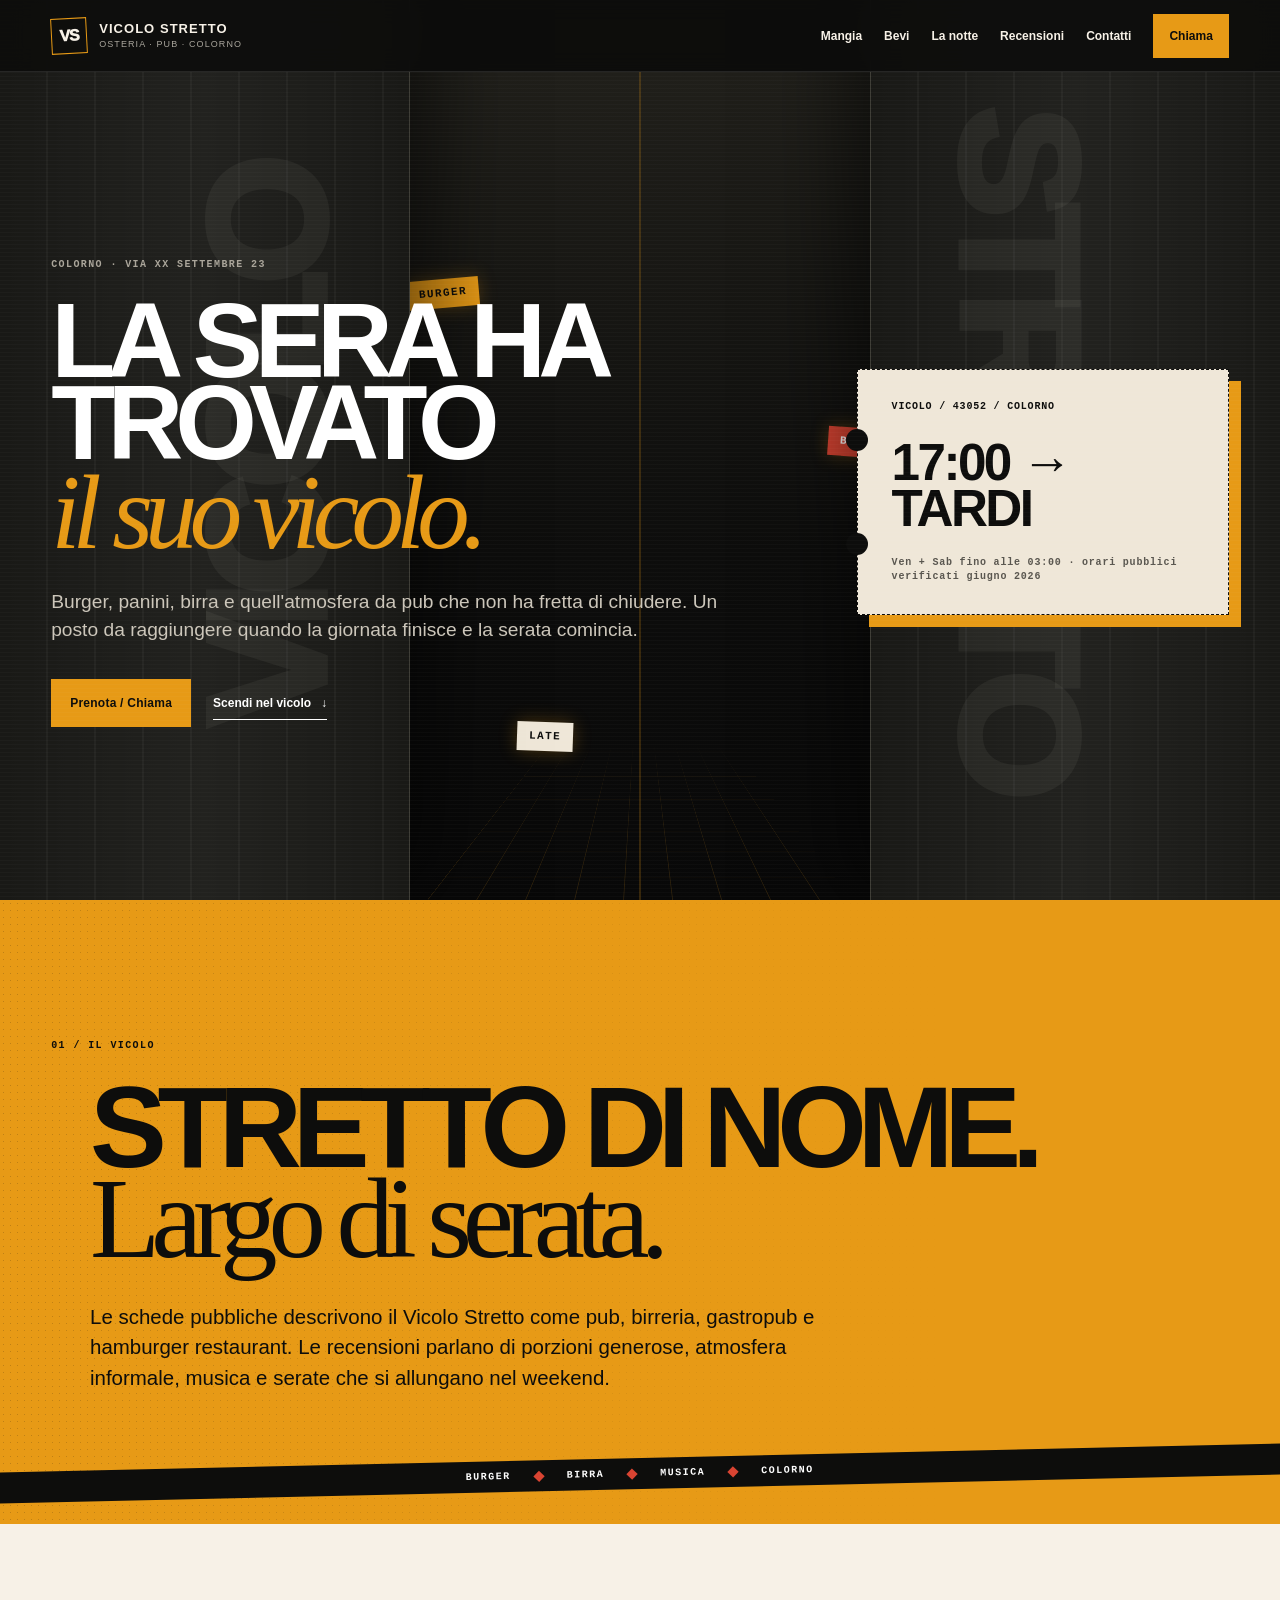
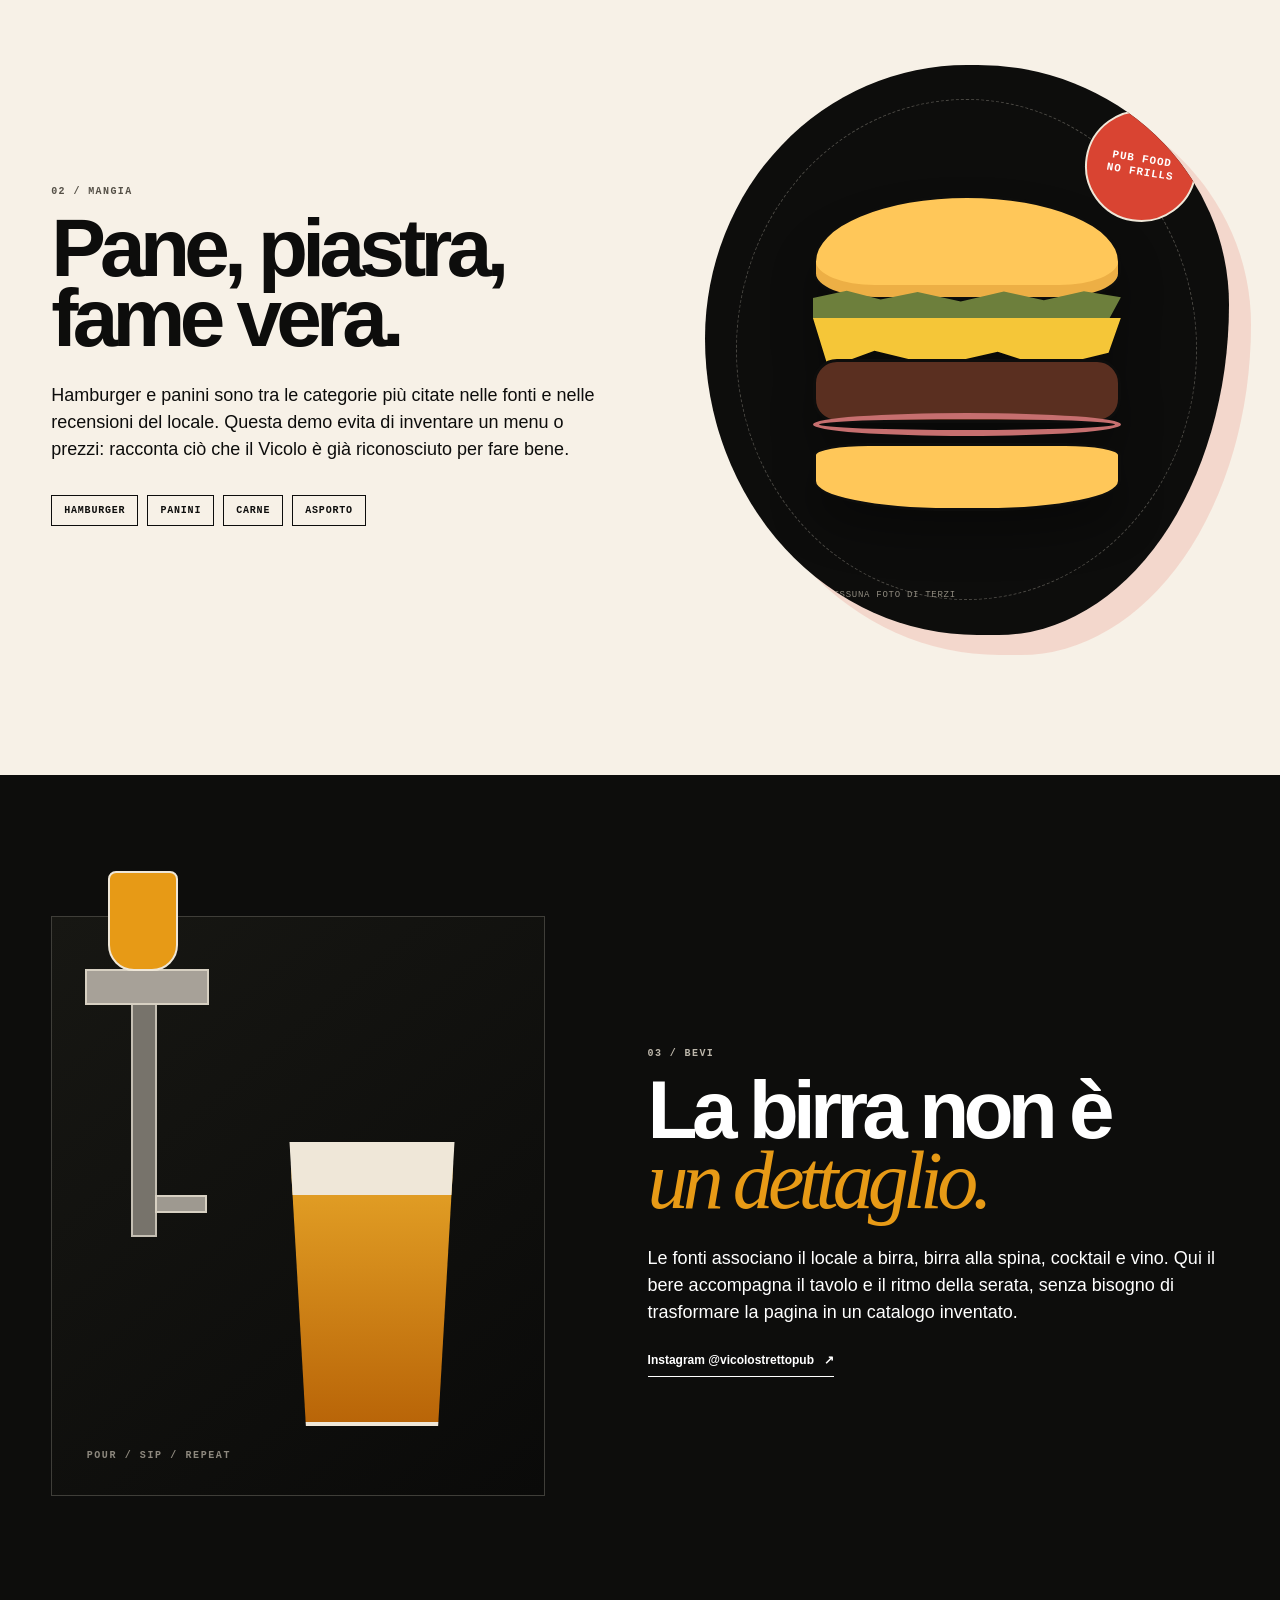
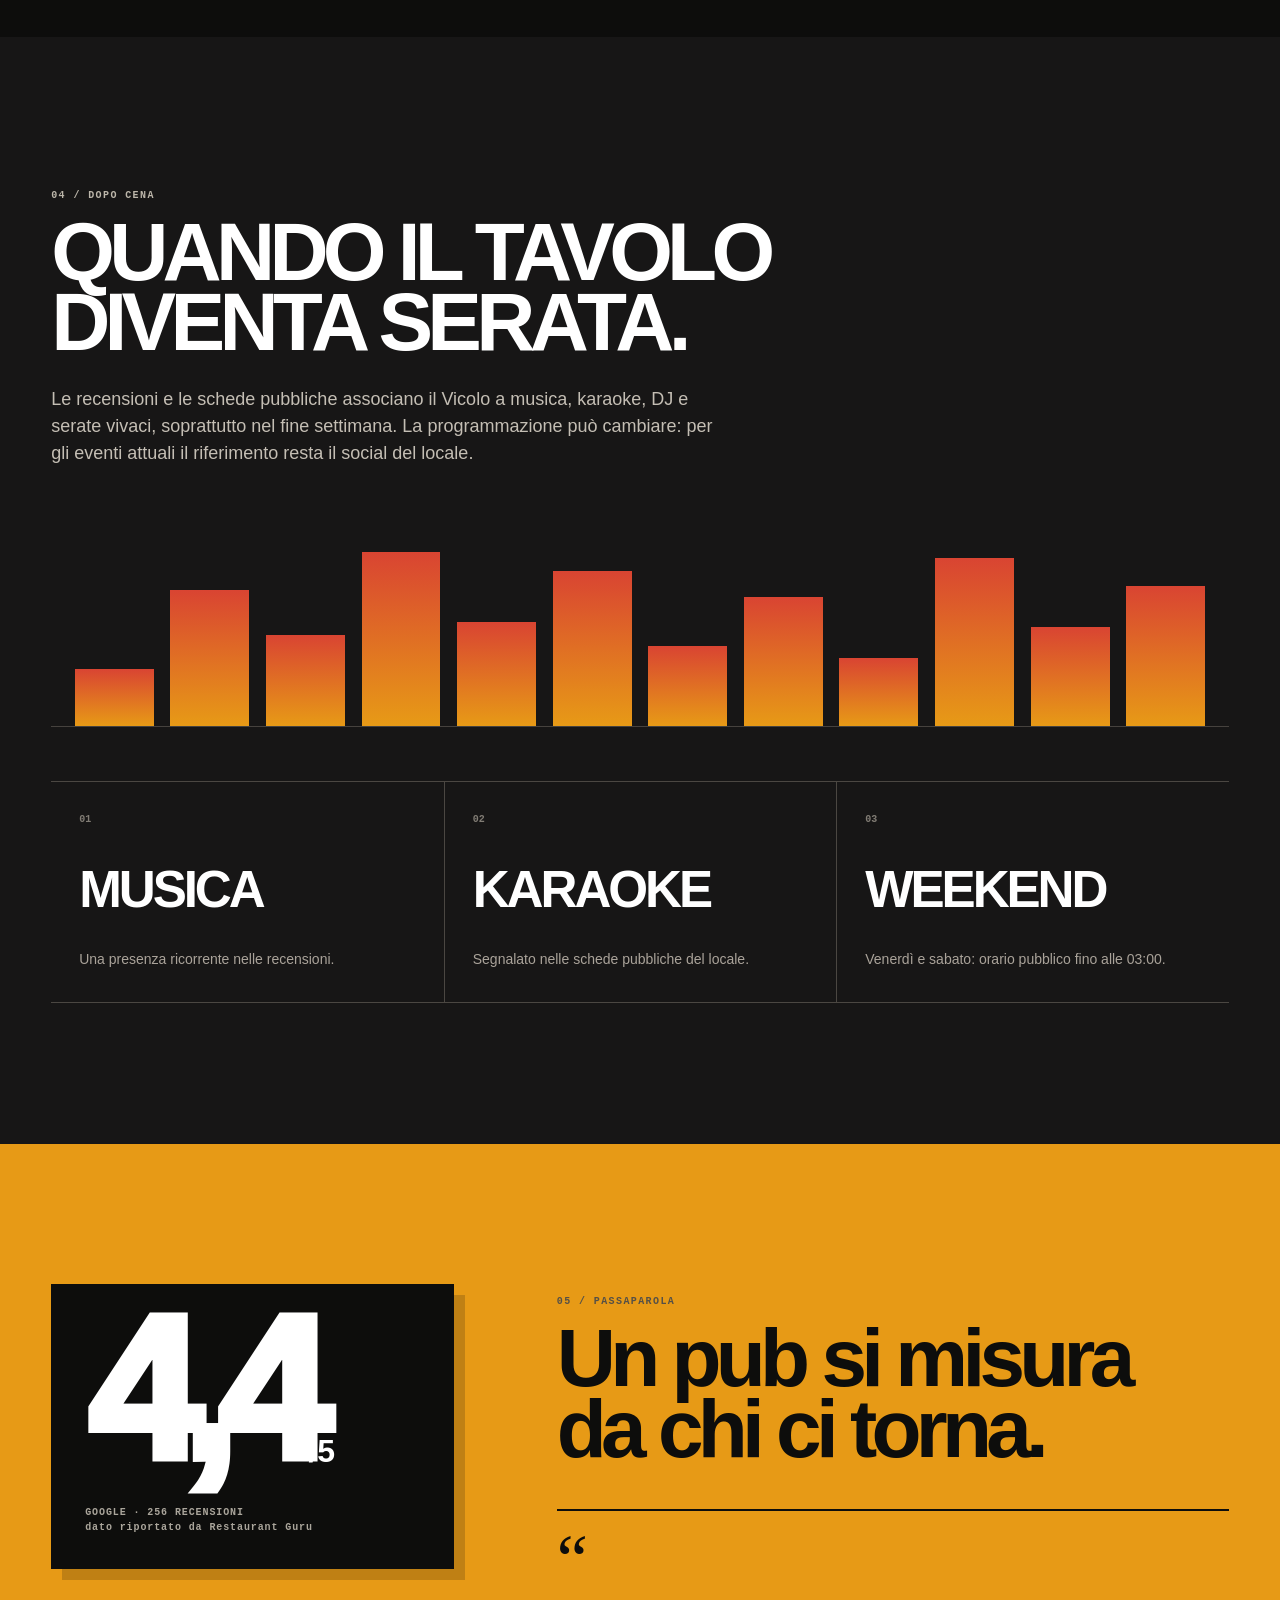
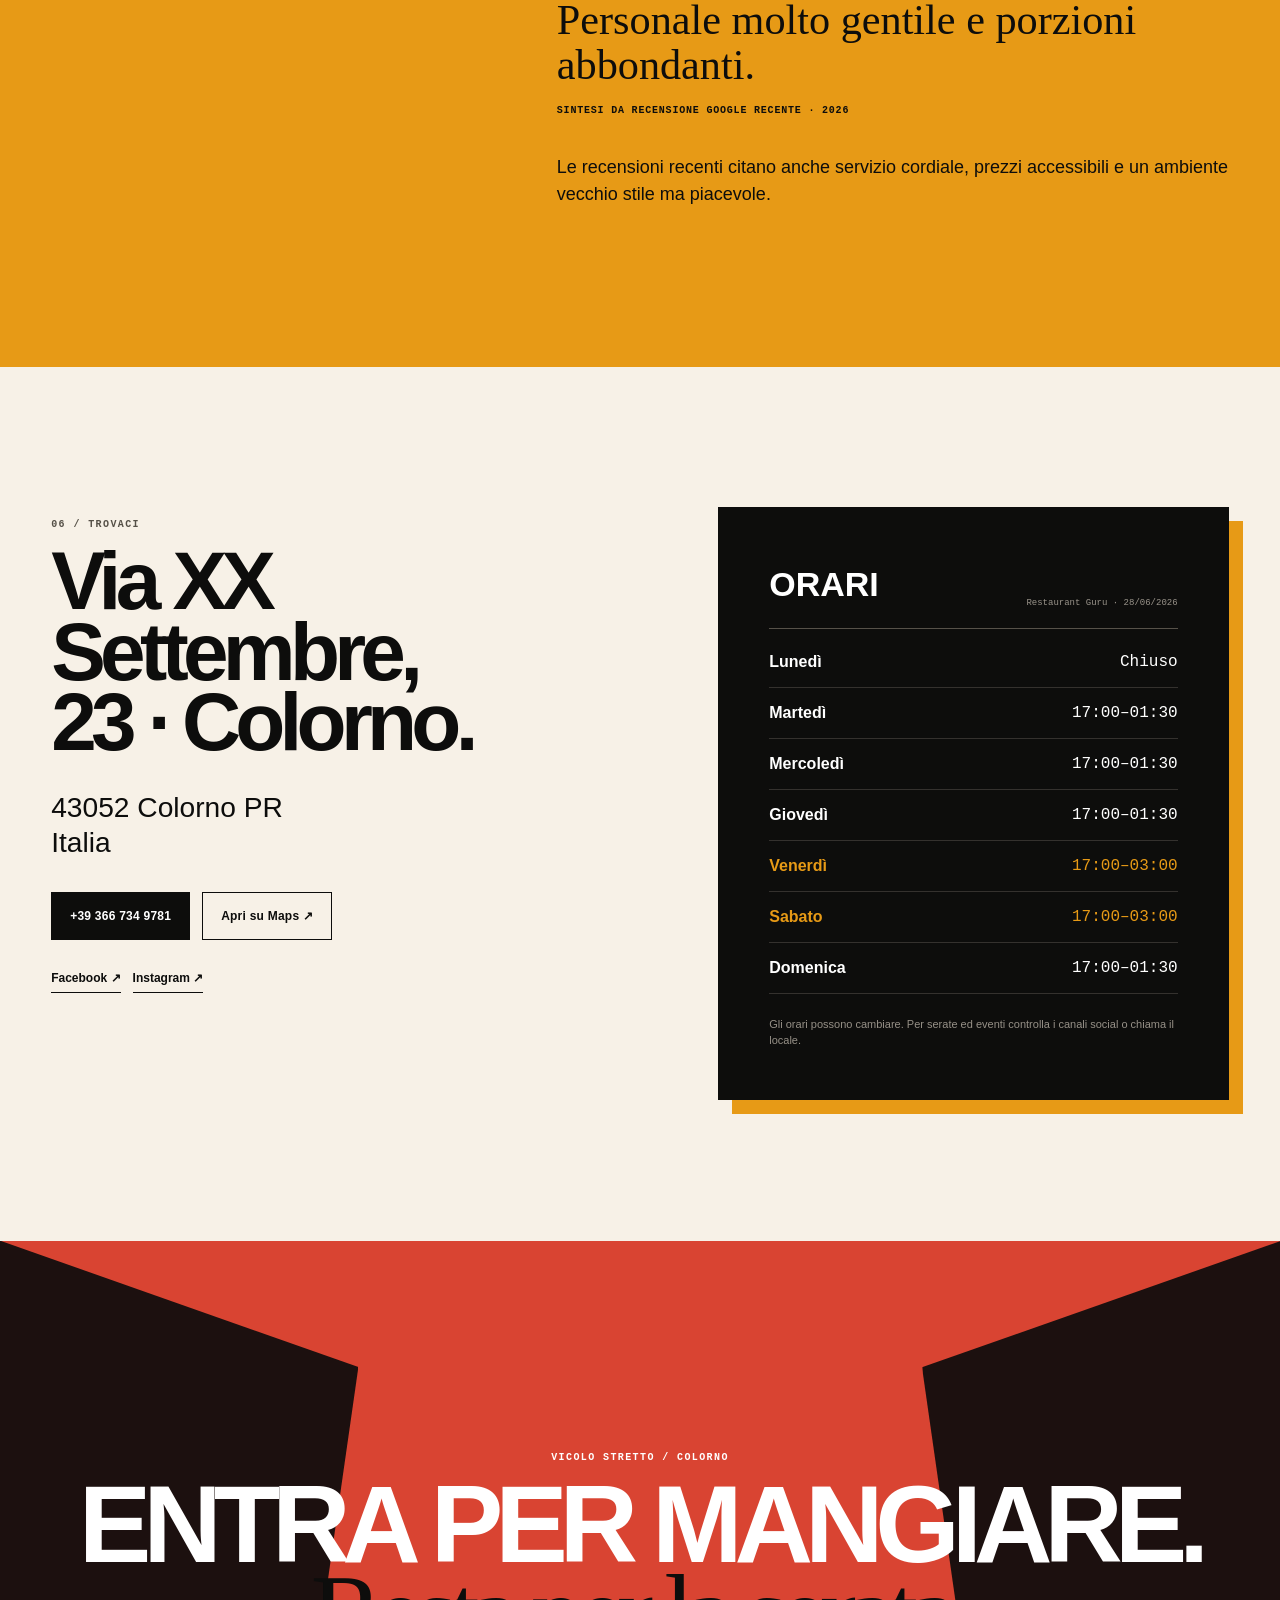
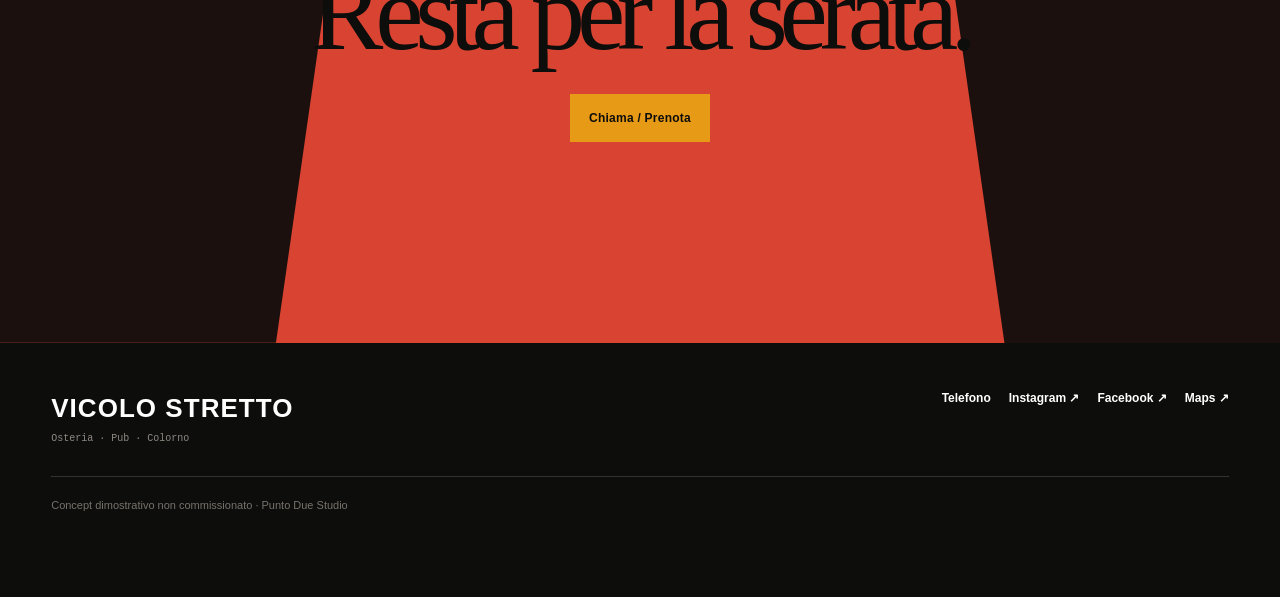
==== index.html @ 108aa62d "Build distinctive Vicolo Stretto CRESCITA demo" ====
<!doctype html>
<html lang="it">
<head>
  <meta charset="utf-8">
  <meta name="viewport" content="width=device-width, initial-scale=1">
  <meta name="theme-color" content="#0d0d0c">
  <title>Osteria del Vicolo Stretto Pub — Colorno</title>
  <meta name="description" content="Concept demo per Osteria del Vicolo Stretto Pub a Colorno: burger, birra, atmosfera da pub e serate fino a tardi.">
  <meta property="og:title" content="Osteria del Vicolo Stretto Pub — Colorno">
  <meta property="og:description" content="La sera ha trovato il suo vicolo. Concept demo per Osteria del Vicolo Stretto Pub.">
  <meta property="og:type" content="website">
  <meta property="og:locale" content="it_IT">
  <meta name="twitter:card" content="summary">
  <link rel="icon" href="assets/favicon.svg" type="image/svg+xml">
  <link rel="stylesheet" href="styles.css">
  <script type="application/ld+json">
  {
    "@context":"https://schema.org",
    "@type":"BarOrPub",
    "name":"Osteria del Vicolo Stretto Pub",
    "description":"Pub e gastropub a Colorno con hamburger, panini, birra e servizio serale.",
    "telephone":"+39 366 734 9781",
    "priceRange":"€10–20",
    "address":{"@type":"PostalAddress","streetAddress":"Via XX Settembre 23","postalCode":"43052","addressLocality":"Colorno","addressRegion":"PR","addressCountry":"IT"},
    "sameAs":["https://www.facebook.com/vicolo.pub/","https://www.instagram.com/vicolostrettopub/"]
  }
  </script>
</head>
<body>
  <a class="skip-link" href="#main">Vai al contenuto</a>
  <header class="site-header" data-header>
    <a class="brand" href="#top" aria-label="Vicolo Stretto, torna all'inizio"><span class="brand-mark">VS</span><span class="brand-copy"><strong>VICOLO STRETTO</strong><small>Osteria · Pub · Colorno</small></span></a>
    <button class="menu-toggle" type="button" data-menu-toggle aria-controls="site-nav" aria-expanded="false"><span class="sr-only">Apri menu</span><i></i><i></i></button>
    <nav class="site-nav" id="site-nav" data-nav aria-label="Navigazione principale"><a href="#mangia">Mangia</a><a href="#bevi">Bevi</a><a href="#notte">La notte</a><a href="#recensioni">Recensioni</a><a href="#visita">Contatti</a><a class="nav-cta" href="tel:+393667349781">Chiama</a></nav>
    <div class="scroll-progress" aria-hidden="true"><i data-progress></i></div>
  </header>
  <main id="main">
    <section class="hero" id="top" aria-labelledby="hero-title">
      <div class="wall wall-left" aria-hidden="true"><span>VICOLO</span></div><div class="wall wall-right" aria-hidden="true"><span>STRETTO</span></div>
      <div class="alley" data-alley aria-hidden="true"><div class="alley-lines"></div><div class="sign sign-a">BURGER</div><div class="sign sign-b">BIRRA</div><div class="sign sign-c">LATE</div></div>
      <div class="hero-copy reveal"><p class="kicker">COLORNO · VIA XX SETTEMBRE 23</p><h1 id="hero-title">La sera ha trovato<br><em>il suo vicolo.</em></h1><p class="hero-lead">Burger, panini, birra e quell'atmosfera da pub che non ha fretta di chiudere. Un posto da raggiungere quando la giornata finisce e la serata comincia.</p><div class="hero-actions"><a class="button button-amber" href="tel:+393667349781">Prenota / Chiama</a><a class="ghost-link" href="#mangia">Scendi nel vicolo <span>↓</span></a></div></div>
      <div class="hero-ticket reveal" aria-label="Informazioni rapide"><span class="ticket-hole" aria-hidden="true"></span><p>VICOLO / 43052 / COLORNO</p><strong>17:00 → TARDI</strong><small>Ven + Sab fino alle 03:00 · orari pubblici verificati giugno 2026</small></div>
    </section>
    <section class="manifesto" aria-labelledby="manifesto-title"><div class="manifesto-noise" aria-hidden="true"></div><p class="section-tag">01 / IL VICOLO</p><div class="manifesto-copy reveal"><h2 id="manifesto-title">Stretto di nome.<br><span>Largo di serata.</span></h2><p>Le schede pubbliche descrivono il Vicolo Stretto come pub, birreria, gastropub e hamburger restaurant. Le recensioni parlano di porzioni generose, atmosfera informale, musica e serate che si allungano nel weekend.</p></div><div class="manifesto-rail" aria-hidden="true"><span>BURGER</span><i></i><span>BIRRA</span><i></i><span>MUSICA</span><i></i><span>COLORNO</span></div></section>
    <section class="food" id="mangia" aria-labelledby="food-title"><div class="food-copy reveal"><p class="section-tag dark">02 / MANGIA</p><h2 id="food-title">Pane, piastra,<br>fame vera.</h2><p>Hamburger e panini sono tra le categorie più citate nelle fonti e nelle recensioni del locale. Questa demo evita di inventare un menu o prezzi: racconta ciò che il Vicolo è già riconosciuto per fare bene.</p><div class="pill-row" aria-label="Categorie documentate"><span>Hamburger</span><span>Panini</span><span>Carne</span><span>Asporto</span></div></div><div class="burger-stage reveal" aria-hidden="true"><div class="burger"><i class="bun bun-top"></i><i class="lettuce"></i><i class="cheese"></i><i class="patty"></i><i class="onion"></i><i class="bun bun-bottom"></i></div><span class="burger-stamp">PUB FOOD<br>NO FRILLS</span><span class="burger-note">CSS artwork · nessuna foto di terzi</span></div></section>
    <section class="beer" id="bevi" aria-labelledby="beer-title"><div class="beer-art reveal" aria-hidden="true"><div class="tap"><span></span><i></i></div><div class="glass"><span class="foam"></span><span class="liquid"></span></div><div class="beer-copyline">POUR / SIP / REPEAT</div></div><div class="beer-copy reveal"><p class="section-tag light">03 / BEVI</p><h2 id="beer-title">La birra non è<br><em>un dettaglio.</em></h2><p>Le fonti associano il locale a birra, birra alla spina, cocktail e vino. Qui il bere accompagna il tavolo e il ritmo della serata, senza bisogno di trasformare la pagina in un catalogo inventato.</p><a class="ghost-link light-link" href="https://www.instagram.com/vicolostrettopub/" target="_blank" rel="noopener noreferrer">Instagram @vicolostrettopub <span>↗</span></a></div></section>
    <section class="night" id="notte" aria-labelledby="night-title"><div class="night-head reveal"><p class="section-tag light">04 / DOPO CENA</p><h2 id="night-title">Quando il tavolo<br>diventa serata.</h2><p>Le recensioni e le schede pubbliche associano il Vicolo a musica, karaoke, DJ e serate vivaci, soprattutto nel fine settimana. La programmazione può cambiare: per gli eventi attuali il riferimento resta il social del locale.</p></div><div class="equalizer" aria-hidden="true"><i></i><i></i><i></i><i></i><i></i><i></i><i></i><i></i><i></i><i></i><i></i><i></i></div><div class="night-grid"><article class="night-card reveal"><small>01</small><strong>MUSICA</strong><span>Una presenza ricorrente nelle recensioni.</span></article><article class="night-card reveal"><small>02</small><strong>KARAOKE</strong><span>Segnalato nelle schede pubbliche del locale.</span></article><article class="night-card reveal"><small>03</small><strong>WEEKEND</strong><span>Venerdì e sabato: orario pubblico fino alle 03:00.</span></article></div></section>
    <section class="proof" id="recensioni" aria-labelledby="proof-title"><div class="proof-score reveal"><span class="score-main">4,4</span><span class="score-out">/5</span><small>GOOGLE · 256 RECENSIONI<br>dato riportato da Restaurant Guru</small></div><div class="proof-copy reveal"><p class="section-tag dark">05 / PASSAPAROLA</p><h2 id="proof-title">Un pub si misura<br>da chi ci torna.</h2><blockquote><span>“</span><p>Personale molto gentile e porzioni abbondanti.</p><footer>Sintesi da recensione Google recente · 2026</footer></blockquote><p class="proof-note">Le recensioni recenti citano anche servizio cordiale, prezzi accessibili e un ambiente vecchio stile ma piacevole.</p></div></section>
    <section class="visit" id="visita" aria-labelledby="visit-title"><div class="visit-copy reveal"><p class="section-tag dark">06 / TROVACI</p><h2 id="visit-title">Via XX Settembre,<br>23 · Colorno.</h2><address>43052 Colorno PR<br>Italia</address><div class="visit-actions"><a class="button button-ink" href="tel:+393667349781">+39 366 734 9781</a><a class="button button-outline" href="https://www.google.com/maps/search/?api=1&query=Osteria+del+Vicolo+Stretto+Pub+Via+XX+Settembre+23+Colorno" target="_blank" rel="noopener noreferrer">Apri su Maps ↗</a></div><div class="social-row"><a href="https://www.facebook.com/vicolo.pub/" target="_blank" rel="noopener noreferrer">Facebook ↗</a><a href="https://www.instagram.com/vicolostrettopub/" target="_blank" rel="noopener noreferrer">Instagram ↗</a></div></div><aside class="hours-card reveal" aria-label="Orari pubblici verificati"><div class="hours-head"><strong>ORARI</strong><small>Restaurant Guru · 28/06/2026</small></div><dl><div><dt>Lunedì</dt><dd>Chiuso</dd></div><div><dt>Martedì</dt><dd>17:00–01:30</dd></div><div><dt>Mercoledì</dt><dd>17:00–01:30</dd></div><div><dt>Giovedì</dt><dd>17:00–01:30</dd></div><div class="late"><dt>Venerdì</dt><dd>17:00–03:00</dd></div><div class="late"><dt>Sabato</dt><dd>17:00–03:00</dd></div><div><dt>Domenica</dt><dd>17:00–01:30</dd></div></dl><p>Gli orari possono cambiare. Per serate ed eventi controlla i canali social o chiama il locale.</p></aside></section>
    <section class="closing" aria-labelledby="closing-title"><div class="closing-alley" aria-hidden="true"><i></i><i></i></div><div class="closing-copy reveal"><p>VICOLO STRETTO / COLORNO</p><h2 id="closing-title">Entra per mangiare.<br><span>Resta per la serata.</span></h2><a class="button button-amber" href="tel:+393667349781">Chiama / Prenota</a></div></section>
  </main>
  <footer class="site-footer"><div class="footer-brand"><strong>VICOLO STRETTO</strong><span>Osteria · Pub · Colorno</span></div><div class="footer-links"><a href="tel:+393667349781">Telefono</a><a href="https://www.instagram.com/vicolostrettopub/" target="_blank" rel="noopener noreferrer">Instagram ↗</a><a href="https://www.facebook.com/vicolo.pub/" target="_blank" rel="noopener noreferrer">Facebook ↗</a><a href="https://www.google.com/maps/search/?api=1&query=Osteria+del+Vicolo+Stretto+Pub+Via+XX+Settembre+23+Colorno" target="_blank" rel="noopener noreferrer">Maps ↗</a></div><p class="demo-note">Concept dimostrativo non commissionato · Punto Due Studio</p></footer>
  <nav class="mobile-dock" aria-label="Azioni rapide"><a href="tel:+393667349781">Chiama</a><a href="https://www.google.com/maps/search/?api=1&query=Osteria+del+Vicolo+Stretto+Pub+Via+XX+Settembre+23+Colorno" target="_blank" rel="noopener noreferrer">Maps</a><a href="https://www.instagram.com/vicolostrettopub/" target="_blank" rel="noopener noreferrer">Instagram</a></nav>
  <script src="script.js" defer></script>
</body>
</html>
---- styles.css ----
:root{
  --night:#0d0d0c;--night-soft:#171714;--paper:#efe7d8;--paper-2:#f7f1e7;--amber:#e79a16;--amber-soft:#ffc759;--red:#d94432;--steel:#9c9a92;--line:rgba(13,13,12,.2);--header-h:72px;--ease:cubic-bezier(.22,.61,.36,1)
}
*{box-sizing:border-box}html{scroll-behavior:smooth}body{margin:0;background:var(--paper);color:var(--night);font-family:Arial,Helvetica,sans-serif;line-height:1.5;overflow-x:hidden}a{color:inherit;text-decoration:none}button{font:inherit}img,svg{display:block;max-width:100%}[id]{scroll-margin-top:calc(var(--header-h) + 18px)}::selection{background:var(--amber);color:var(--night)}.sr-only{position:absolute!important;width:1px;height:1px;padding:0;margin:-1px;overflow:hidden;clip:rect(0,0,0,0);white-space:nowrap;border:0}.skip-link{position:fixed;left:16px;top:-90px;z-index:9999;background:var(--amber);color:var(--night);padding:12px 16px;font-weight:900}.skip-link:focus{top:14px}:focus-visible{outline:3px solid var(--amber);outline-offset:4px}
.site-header{height:var(--header-h);position:fixed;inset:0 0 auto;z-index:1000;display:flex;align-items:center;justify-content:space-between;padding:0 clamp(16px,4vw,54px);background:rgba(13,13,12,.93);color:var(--paper-2);border-bottom:1px solid rgba(255,255,255,.1);backdrop-filter:blur(12px)}.brand{display:flex;align-items:center;gap:12px;min-width:0;min-height:44px}.brand-mark{width:36px;height:36px;border:1px solid var(--amber);display:grid;place-items:center;font-weight:1000;letter-spacing:-.08em;transform:rotate(-3deg)}.brand-copy{display:flex;flex-direction:column;line-height:1}.brand-copy strong{font-size:13px;letter-spacing:.08em}.brand-copy small{font-size:9px;letter-spacing:.12em;text-transform:uppercase;color:#aaa69d;margin-top:5px}.site-nav{display:flex;align-items:center;gap:22px;font-size:12px;font-weight:800}.site-nav a{position:relative}.site-nav>a:not(.nav-cta)::after{content:"";position:absolute;left:0;right:100%;bottom:-6px;height:1px;background:var(--amber);transition:right .2s}.site-nav>a:not(.nav-cta):hover::after{right:0}.nav-cta{background:var(--amber);color:var(--night);padding:11px 16px;min-height:44px;display:inline-flex;align-items:center}.menu-toggle{display:none;border:0;background:none;color:var(--paper);padding:10px;cursor:pointer}.menu-toggle i{display:block;width:26px;height:2px;background:currentColor;margin:6px 0;transition:.2s}.scroll-progress{position:absolute;left:0;right:0;bottom:-1px;height:2px}.scroll-progress i{display:block;height:100%;width:100%;background:var(--amber);transform:scaleX(0);transform-origin:left center}
.section-tag,.kicker{font-family:"Courier New",monospace;font-size:10px;letter-spacing:.14em;text-transform:uppercase;font-weight:700}.section-tag.dark{color:#555047}.section-tag.light{color:#bcb6aa}.button{display:inline-flex;align-items:center;justify-content:center;min-height:48px;padding:13px 18px;border:1px solid transparent;font-size:12px;font-weight:900;letter-spacing:.02em;transition:transform .2s var(--ease),background .2s,color .2s}.button:hover{transform:translateY(-2px)}.button-amber{background:var(--amber);color:var(--night)}.button-ink{background:var(--night);color:#fff}.button-outline{border-color:var(--night)}.ghost-link{display:inline-flex;align-items:center;gap:10px;border-bottom:1px solid currentColor;padding:7px 0;font-size:12px;font-weight:900}.ghost-link span{transition:transform .2s}.ghost-link:hover span{transform:translate(3px,3px)}.light-link{color:#fff}
.hero{min-height:100svh;position:relative;overflow:hidden;background:var(--night);color:#fff;padding:calc(var(--header-h) + 58px) clamp(18px,4vw,56px) 46px;display:grid;grid-template-columns:minmax(0,1fr) minmax(280px,.52fr);gap:clamp(30px,7vw,110px);align-items:center;isolation:isolate}.hero::after{content:"";position:absolute;inset:0;background:repeating-linear-gradient(0deg,transparent 0 3px,rgba(255,255,255,.018) 3px 4px);pointer-events:none;z-index:3;mix-blend-mode:screen}.wall{position:absolute;top:0;bottom:0;width:32%;background:#191916;border-color:#34332e;z-index:-1;overflow:hidden;transition:width .7s var(--ease),transform .7s var(--ease)}.wall::before{content:"";position:absolute;inset:0;background:linear-gradient(90deg,transparent,rgba(255,255,255,.04),transparent),repeating-linear-gradient(90deg,transparent 0 46px,rgba(255,255,255,.035) 46px 48px)}.wall span{position:absolute;top:50%;font-size:clamp(80px,13vw,210px);font-weight:1000;letter-spacing:-.08em;color:rgba(239,231,216,.055);writing-mode:vertical-rl;text-transform:uppercase}.wall-left{left:0;border-right:1px solid #3e3d36;box-shadow:25px 0 80px rgba(0,0,0,.55)}.wall-left span{right:5%;transform:translateY(-50%) rotate(180deg)}.wall-right{right:0;border-left:1px solid #3e3d36;box-shadow:-25px 0 80px rgba(0,0,0,.55)}.wall-right span{left:5%;transform:translateY(-50%)}.alley{position:absolute;inset:var(--header-h) 26% 0;z-index:-2;background:linear-gradient(180deg,#201f1a 0%,#0d0d0c 58%,#080808 100%);perspective:900px;transition:inset .7s var(--ease)}.alley::before{content:"";position:absolute;left:50%;bottom:-6%;width:82%;height:75%;transform:translateX(-50%) perspective(500px) rotateX(64deg);transform-origin:bottom;background:repeating-linear-gradient(90deg,rgba(231,154,22,.18) 0 1px,transparent 1px 58px),repeating-linear-gradient(0deg,rgba(231,154,22,.12) 0 1px,transparent 1px 52px);mask-image:linear-gradient(0deg,#000,transparent)}.alley-lines{position:absolute;inset:0;background:linear-gradient(90deg,transparent 49.8%,rgba(231,154,22,.35) 50%,transparent 50.2%)}.sign{position:absolute;background:var(--amber);color:var(--night);font:900 11px/1 "Courier New",monospace;letter-spacing:.13em;padding:9px 12px;box-shadow:0 0 18px rgba(231,154,22,.28)}.sign-a{left:12%;top:25%;transform:rotate(-5deg)}.sign-b{right:9%;top:43%;background:var(--red);color:#fff;transform:rotate(4deg)}.sign-c{left:30%;bottom:18%;background:var(--paper);transform:rotate(2deg)}.hero-copy{position:relative;z-index:2;max-width:880px}.kicker{color:#aaa59a;margin:0 0 28px}.hero h1{font-size:clamp(60px,8.2vw,134px);line-height:.78;letter-spacing:-.075em;text-transform:uppercase;margin:0;max-width:950px}.hero h1 em{font-family:Georgia,"Times New Roman",serif;font-weight:400;text-transform:none;color:var(--amber);display:inline-block;margin-top:.08em}.hero-lead{font-size:clamp(17px,1.5vw,22px);max-width:690px;color:#ccc6ba;margin:34px 0 0}.hero-actions{display:flex;gap:22px;align-items:center;flex-wrap:wrap;margin-top:34px}.hero-ticket{position:relative;z-index:2;background:var(--paper);color:var(--night);padding:30px 26px 30px 34px;transform:rotate(2.4deg);box-shadow:12px 12px 0 var(--amber);border:1px dashed var(--night)}.hero-ticket::before,.hero-ticket::after{content:"";position:absolute;left:-12px;width:22px;height:22px;border-radius:50%;background:var(--night)}.hero-ticket::before{top:24%}.hero-ticket::after{bottom:24%}.hero-ticket p,.hero-ticket small{font:700 10px/1.4 "Courier New",monospace;letter-spacing:.08em}.hero-ticket p{margin:0 0 26px}.hero-ticket strong{display:block;font-size:clamp(30px,4vw,55px);line-height:.9;letter-spacing:-.05em;margin-bottom:24px}.hero-ticket small{display:block;color:#59564f}.hero.is-open .wall{width:22%}.hero.is-open .alley{inset-left:18%;inset-right:18%}
.manifesto{position:relative;overflow:hidden;background:var(--amber);padding:clamp(80px,10vw,150px) clamp(18px,4vw,56px) 130px}.manifesto-noise{position:absolute;inset:0;opacity:.18;background-image:radial-gradient(var(--night) .7px,transparent .7px);background-size:7px 7px;mask-image:linear-gradient(90deg,#000,transparent 75%)}.manifesto>.section-tag,.manifesto-copy{position:relative;z-index:1}.manifesto-copy{max-width:1100px;margin:30px auto 0}.manifesto h2{font-size:clamp(58px,9vw,145px);line-height:.78;letter-spacing:-.08em;text-transform:uppercase;margin:0}.manifesto h2 span{font-family:Georgia,"Times New Roman",serif;font-weight:400;text-transform:none}.manifesto-copy p{font-size:clamp(18px,1.6vw,24px);max-width:760px;margin:38px 0 0}.manifesto-rail{position:absolute;left:-2%;right:-2%;bottom:35px;background:var(--night);color:#fff;padding:10px 20px;transform:rotate(-1.3deg);display:flex;gap:24px;align-items:center;justify-content:center;font:900 10px "Courier New",monospace;letter-spacing:.15em;white-space:nowrap}.manifesto-rail i{width:8px;height:8px;background:var(--red);transform:rotate(45deg)}
.food{padding:clamp(90px,11vw,170px) clamp(18px,4vw,56px);display:grid;grid-template-columns:1fr .95fr;gap:clamp(40px,8vw,120px);background:var(--paper-2);align-items:center}.food h2,.beer h2,.night h2,.proof h2,.visit h2{font-size:clamp(52px,6.4vw,100px);line-height:.86;letter-spacing:-.07em;margin:14px 0 28px}.food-copy>p:not(.section-tag),.beer-copy>p:not(.section-tag),.night-head>p:not(.section-tag),.proof-note{font-size:18px;max-width:680px}.pill-row{display:flex;gap:9px;flex-wrap:wrap;margin-top:32px}.pill-row span{border:1px solid var(--night);padding:9px 12px;font:800 10px "Courier New",monospace;letter-spacing:.08em;text-transform:uppercase}.burger-stage{min-height:570px;position:relative;background:var(--night);overflow:hidden;border-radius:50% 48% 44% 52%/48% 42% 58% 52%;display:grid;place-items:center;box-shadow:22px 20px 0 rgba(217,68,50,.15)}.burger-stage::before{content:"";position:absolute;inset:6%;border:1px dashed rgba(239,231,216,.27);border-radius:50%}.burger{width:min(380px,70%);height:330px;position:relative;filter:drop-shadow(0 26px 20px rgba(0,0,0,.3))}.burger i{position:absolute;left:8%;right:8%;display:block}.bun{background:var(--amber-soft);border:3px solid var(--night)}.bun-top{top:10px;height:105px;border-radius:55% 55% 22% 22%/70% 70% 28% 28%;box-shadow:inset 0 -12px 0 rgba(185,106,9,.25)}.bun-bottom{bottom:4px;height:68px;border-radius:18% 18% 44% 44%}.lettuce{top:105px;height:38px;background:#6d7f3c;clip-path:polygon(0 22%,11% 3%,22% 26%,34% 6%,48% 31%,62% 5%,75% 28%,88% 4%,100% 20%,96% 80%,0 76%)}.cheese{top:133px;height:50px;background:#f5c638;clip-path:polygon(0 0,100% 0,96% 70%,76% 100%,60% 68%,40% 96%,20% 66%,5% 100%)}.patty{top:174px;height:64px;background:#5a2f20;border:3px solid var(--night);border-radius:24px}.onion{top:228px;height:23px;border:6px solid #c66f6f;border-radius:50%}.burger-stamp{position:absolute;right:6%;top:8%;width:112px;height:112px;border-radius:50%;background:var(--red);color:#fff;border:2px solid var(--paper);display:grid;place-items:center;text-align:center;font:900 11px/1.15 "Courier New",monospace;letter-spacing:.08em;transform:rotate(9deg)}.burger-note{position:absolute;left:7%;bottom:6%;color:#8f8a7f;font:9px "Courier New",monospace;letter-spacing:.08em;text-transform:uppercase}
.beer{background:var(--night);color:#fff;padding:clamp(90px,11vw,170px) clamp(18px,4vw,56px);display:grid;grid-template-columns:.85fr 1fr;gap:clamp(40px,8vw,120px);align-items:center}.beer-art{min-height:580px;position:relative;border:1px solid #3f3e39;background:linear-gradient(140deg,#171713,#0a0a09)}.tap{position:absolute;left:16%;top:12%;width:26px;height:250px;background:#77736b;border:2px solid #c5bfb3}.tap::before{content:"";position:absolute;top:-20px;left:-48px;width:120px;height:32px;background:#a7a198;border:2px solid #d7d0c2}.tap span{position:absolute;top:-118px;left:-25px;width:70px;height:100px;background:var(--amber);border:2px solid var(--paper);border-radius:8px 8px 26px 26px}.tap i{position:absolute;right:-52px;bottom:22px;width:52px;height:18px;background:#9e9990;border:2px solid #d7d0c2}.glass{position:absolute;right:14%;bottom:12%;width:42%;height:62%;border:4px solid var(--paper);border-top:0;clip-path:polygon(8% 0,92% 0,82% 100%,18% 100%);overflow:hidden}.liquid{position:absolute;left:0;right:0;bottom:0;height:72%;background:linear-gradient(#e5a327,#b96508)}.foam{position:absolute;left:0;right:0;top:21%;height:15%;background:var(--paper);z-index:2}.beer-copyline{position:absolute;left:7%;bottom:6%;font:900 10px "Courier New",monospace;letter-spacing:.16em;color:#8d887e}.beer h2 em{font-family:Georgia,"Times New Roman",serif;font-weight:400;color:var(--amber)}
.night{background:#171616;color:#fff;padding:clamp(90px,11vw,160px) clamp(18px,4vw,56px);overflow:hidden}.night-head{max-width:1100px}.night h2{max-width:1000px;text-transform:uppercase}.night-head>p:not(.section-tag){color:#c4beb4}.equalizer{height:190px;display:flex;gap:clamp(7px,1.3vw,18px);align-items:end;margin:70px 0 54px;border-bottom:1px solid #46423e;padding-inline:2%}.equalizer i{flex:1;max-width:80px;background:linear-gradient(var(--red),var(--amber));height:var(--h);transform-origin:bottom;animation:pulse 2.6s ease-in-out infinite alternate}.equalizer i:nth-child(1){--h:30%}.equalizer i:nth-child(2){--h:72%;animation-delay:.2s}.equalizer i:nth-child(3){--h:48%;animation-delay:.4s}.equalizer i:nth-child(4){--h:92%;animation-delay:.1s}.equalizer i:nth-child(5){--h:55%;animation-delay:.6s}.equalizer i:nth-child(6){--h:82%;animation-delay:.35s}.equalizer i:nth-child(7){--h:42%;animation-delay:.7s}.equalizer i:nth-child(8){--h:68%;animation-delay:.15s}.equalizer i:nth-child(9){--h:36%;animation-delay:.5s}.equalizer i:nth-child(10){--h:89%;animation-delay:.28s}.equalizer i:nth-child(11){--h:52%;animation-delay:.75s}.equalizer i:nth-child(12){--h:74%;animation-delay:.44s}@keyframes pulse{from{transform:scaleY(.72);opacity:.65}to{transform:scaleY(1);opacity:1}}.night-grid{display:grid;grid-template-columns:repeat(3,1fr);border-top:1px solid #4b4742;border-bottom:1px solid #4b4742}.night-card{padding:32px 28px;min-height:220px;display:flex;flex-direction:column}.night-card+.night-card{border-left:1px solid #4b4742}.night-card small{font:700 10px "Courier New",monospace;color:#817c74}.night-card strong{font-size:clamp(35px,4vw,62px);letter-spacing:-.06em;margin:auto 0 20px}.night-card span{color:#aaa39a;font-size:14px;max-width:320px}
.proof{background:var(--amber);padding:clamp(90px,11vw,160px) clamp(18px,4vw,56px);display:grid;grid-template-columns:.75fr 1.25fr;gap:clamp(40px,8vw,120px);align-items:start}.proof-score{position:sticky;top:110px;background:var(--night);color:#fff;padding:34px;transform:rotate(-1.2deg);box-shadow:11px 11px 0 rgba(13,13,12,.18)}.score-main{font-size:clamp(110px,16vw,240px);font-weight:1000;line-height:.72;letter-spacing:-.1em}.score-out{font-size:32px;font-weight:900}.proof-score small{display:block;margin-top:30px;font:700 10px/1.5 "Courier New",monospace;letter-spacing:.09em;color:#aaa59b}.proof blockquote{margin:45px 0 0;border-top:2px solid var(--night);padding-top:28px}.proof blockquote>span{font-family:Georgia,serif;font-size:70px;line-height:.6}.proof blockquote p{font-family:Georgia,"Times New Roman",serif;font-size:clamp(27px,3.3vw,50px);line-height:1.05;margin:8px 0 18px;max-width:780px}.proof blockquote footer{font:700 10px "Courier New",monospace;letter-spacing:.08em;text-transform:uppercase}.proof-note{max-width:680px;margin-top:38px!important}
.visit{background:var(--paper-2);padding:clamp(90px,11vw,160px) clamp(18px,4vw,56px);display:grid;grid-template-columns:1.05fr .95fr;gap:clamp(45px,8vw,110px);align-items:start}.visit address{font-style:normal;font-size:clamp(21px,2.2vw,32px);line-height:1.25;margin:32px 0}.visit-actions,.social-row{display:flex;gap:12px;flex-wrap:wrap}.social-row{margin-top:24px}.social-row a{border-bottom:1px solid var(--night);padding:5px 0;font-size:12px;font-weight:900}.hours-card{background:var(--night);color:#fff;padding:clamp(26px,4vw,52px);box-shadow:14px 14px 0 var(--amber);transform:rotate(.7deg)}.hours-head{display:flex;justify-content:space-between;gap:20px;align-items:end;border-bottom:1px solid #565149;padding-bottom:18px}.hours-head strong{font-size:34px}.hours-head small{font:9px/1.4 "Courier New",monospace;color:#99938a;text-align:right}.hours-card dl{margin:8px 0 0}.hours-card dl div{display:grid;grid-template-columns:1fr auto;gap:20px;padding:13px 0;border-bottom:1px solid #34312e}.hours-card dt{font-weight:800}.hours-card dd{margin:0;font-family:"Courier New",monospace}.hours-card .late{color:var(--amber)}.hours-card>p{font-size:11px;color:#969087;margin:22px 0 0}
.closing{min-height:78vh;background:var(--red);color:#fff;display:grid;place-items:center;position:relative;overflow:hidden;padding:90px clamp(18px,4vw,56px)}.closing-copy{position:relative;z-index:2;text-align:center}.closing-copy>p{font:800 10px "Courier New",monospace;letter-spacing:.14em}.closing h2{font-size:clamp(60px,8.5vw,136px);line-height:.8;text-transform:uppercase;letter-spacing:-.075em;margin:18px 0 38px}.closing h2 span{font-family:Georgia,"Times New Roman",serif;font-weight:400;text-transform:none;color:var(--night)}.closing-alley{position:absolute;inset:0;display:flex;justify-content:space-between}.closing-alley i{width:28%;background:var(--night);opacity:.92;clip-path:polygon(0 0,100% 18%,77% 100%,0 100%)}.closing-alley i:last-child{transform:scaleX(-1)}
.site-footer{background:var(--night);color:#fff;padding:46px clamp(18px,4vw,56px) 84px;display:grid;grid-template-columns:1fr auto;gap:32px}.footer-brand{display:flex;flex-direction:column}.footer-brand strong{font-size:26px;letter-spacing:.04em}.footer-brand span{font:10px "Courier New",monospace;color:#8e8a83;margin-top:5px}.footer-links{display:flex;gap:18px;flex-wrap:wrap;font-size:12px;font-weight:800}.demo-note{grid-column:1/-1;margin:0;border-top:1px solid #34312e;padding-top:20px;font-size:11px;color:#77736c}.mobile-dock{display:none}.reveal{opacity:1;transform:none}.motion-ready .reveal{opacity:0;transform:translateY(24px);transition:opacity .7s ease,transform .7s var(--ease)}.motion-ready .reveal.is-visible{opacity:1;transform:none}
@media (max-width:1050px){.hero{grid-template-columns:1fr;min-height:auto;padding-top:calc(var(--header-h) + 90px)}.hero-ticket{max-width:560px;margin-left:auto}.wall{width:24%}.alley{inset-left:20%;inset-right:20%}.food,.beer,.proof,.visit{grid-template-columns:1fr}.burger-stage,.beer-art{max-width:760px;width:100%;margin-inline:auto}.proof-score{position:relative;top:auto;max-width:600px}.night-grid{grid-template-columns:1fr}.night-card+.night-card{border-left:0;border-top:1px solid #4b4742}}
@media (max-width:880px){:root{--header-h:68px}.site-nav{position:fixed;inset:var(--header-h) 0 auto;background:var(--night);display:grid;gap:0;padding:18px;border-bottom:1px solid #3c3934;transform:translateY(-130%);opacity:0;pointer-events:none;transition:.25s}.site-nav.is-open{transform:none;opacity:1;pointer-events:auto}.site-nav a{padding:14px 4px;border-bottom:1px solid #37342f}.nav-cta{text-align:center;margin-top:10px}.menu-toggle{display:block}.menu-toggle.is-open i:first-of-type{transform:translateY(4px) rotate(45deg)}.menu-toggle.is-open i:last-of-type{transform:translateY(-4px) rotate(-45deg)}}
@media (max-width:680px){body{padding-bottom:64px}.site-header{padding-inline:16px}.brand-copy small{display:none}.brand-mark{width:32px;height:32px}.menu-toggle{min-width:44px;min-height:44px}.hero{padding-inline:16px;padding-bottom:42px}.hero h1{font-size:clamp(50px,15vw,72px)}.hero-lead{font-size:17px}.hero-actions{flex-direction:column;align-items:flex-start}.ghost-link,.social-row a,.footer-links a{min-height:44px;display:inline-flex;align-items:center}.wall{width:18%}.alley{inset-left:14%;inset-right:14%}.sign{font-size:8px;padding:6px 8px}.hero-ticket{margin-top:18px;transform:rotate(1deg);box-shadow:7px 7px 0 var(--amber)}.manifesto,.food,.beer,.night,.proof,.visit{padding-inline:16px}.manifesto{padding-bottom:120px}.manifesto h2{font-size:clamp(52px,16vw,78px)}.manifesto-rail{justify-content:flex-start;overflow:hidden}.food h2,.beer h2,.night h2,.proof h2,.visit h2{font-size:clamp(44px,12vw,64px)}.burger-stage{min-height:430px}.burger{height:270px}.burger-stamp{width:90px;height:90px;font-size:9px}.beer-art{min-height:430px}.glass{height:56%;width:44%}.tap{left:12%;height:190px}.tap span{height:78px;top:-92px}.equalizer{height:130px;margin-block:48px 36px}.night-card{min-height:180px;padding-inline:18px}.score-main{font-size:40vw}.hours-card{transform:none;box-shadow:8px 8px 0 var(--amber)}.hours-head{flex-direction:column;align-items:flex-start}.hours-head small{text-align:left}.closing{min-height:66vh;padding-inline:16px}.closing h2{font-size:15vw}.site-footer{grid-template-columns:1fr;padding-inline:16px;padding-bottom:30px}.demo-note{grid-column:1}.mobile-dock{position:fixed;z-index:999;left:10px;right:10px;bottom:10px;height:54px;background:var(--night);color:#fff;display:grid;grid-template-columns:repeat(3,1fr);border:1px solid #393630;box-shadow:0 12px 28px rgba(0,0,0,.3)}.mobile-dock a{display:grid;place-items:center;font-size:11px;font-weight:900;border-right:1px solid #393630}.mobile-dock a:last-child{border-right:0}}
@media (max-width:360px){.hero h1{font-size:46px}.hero-ticket{padding:24px 20px 24px 30px}.burger-stage{min-height:380px}.burger{width:76%;height:240px}.burger-stamp{display:none}.beer-art{min-height:390px}.glass{right:9%}.tap{left:9%}.hours-card dl div{font-size:13px}.closing-alley i{width:22%}}
@media (hover:hover) and (pointer:fine){.night-card,.hours-card,.hero-ticket,.burger-stage{transition:transform .35s var(--ease)}.night-card:hover{transform:translateY(-5px);background:#1e1d1c}.hero-ticket:hover{transform:rotate(0)}.burger-stage:hover{transform:rotate(-.6deg) scale(1.006)}}
@media (prefers-reduced-motion:reduce){html{scroll-behavior:auto}.motion-ready .reveal{opacity:1;transform:none;transition:none}.equalizer i{animation:none}.wall,.alley,.button,.ghost-link span,.site-nav{transition:none}}
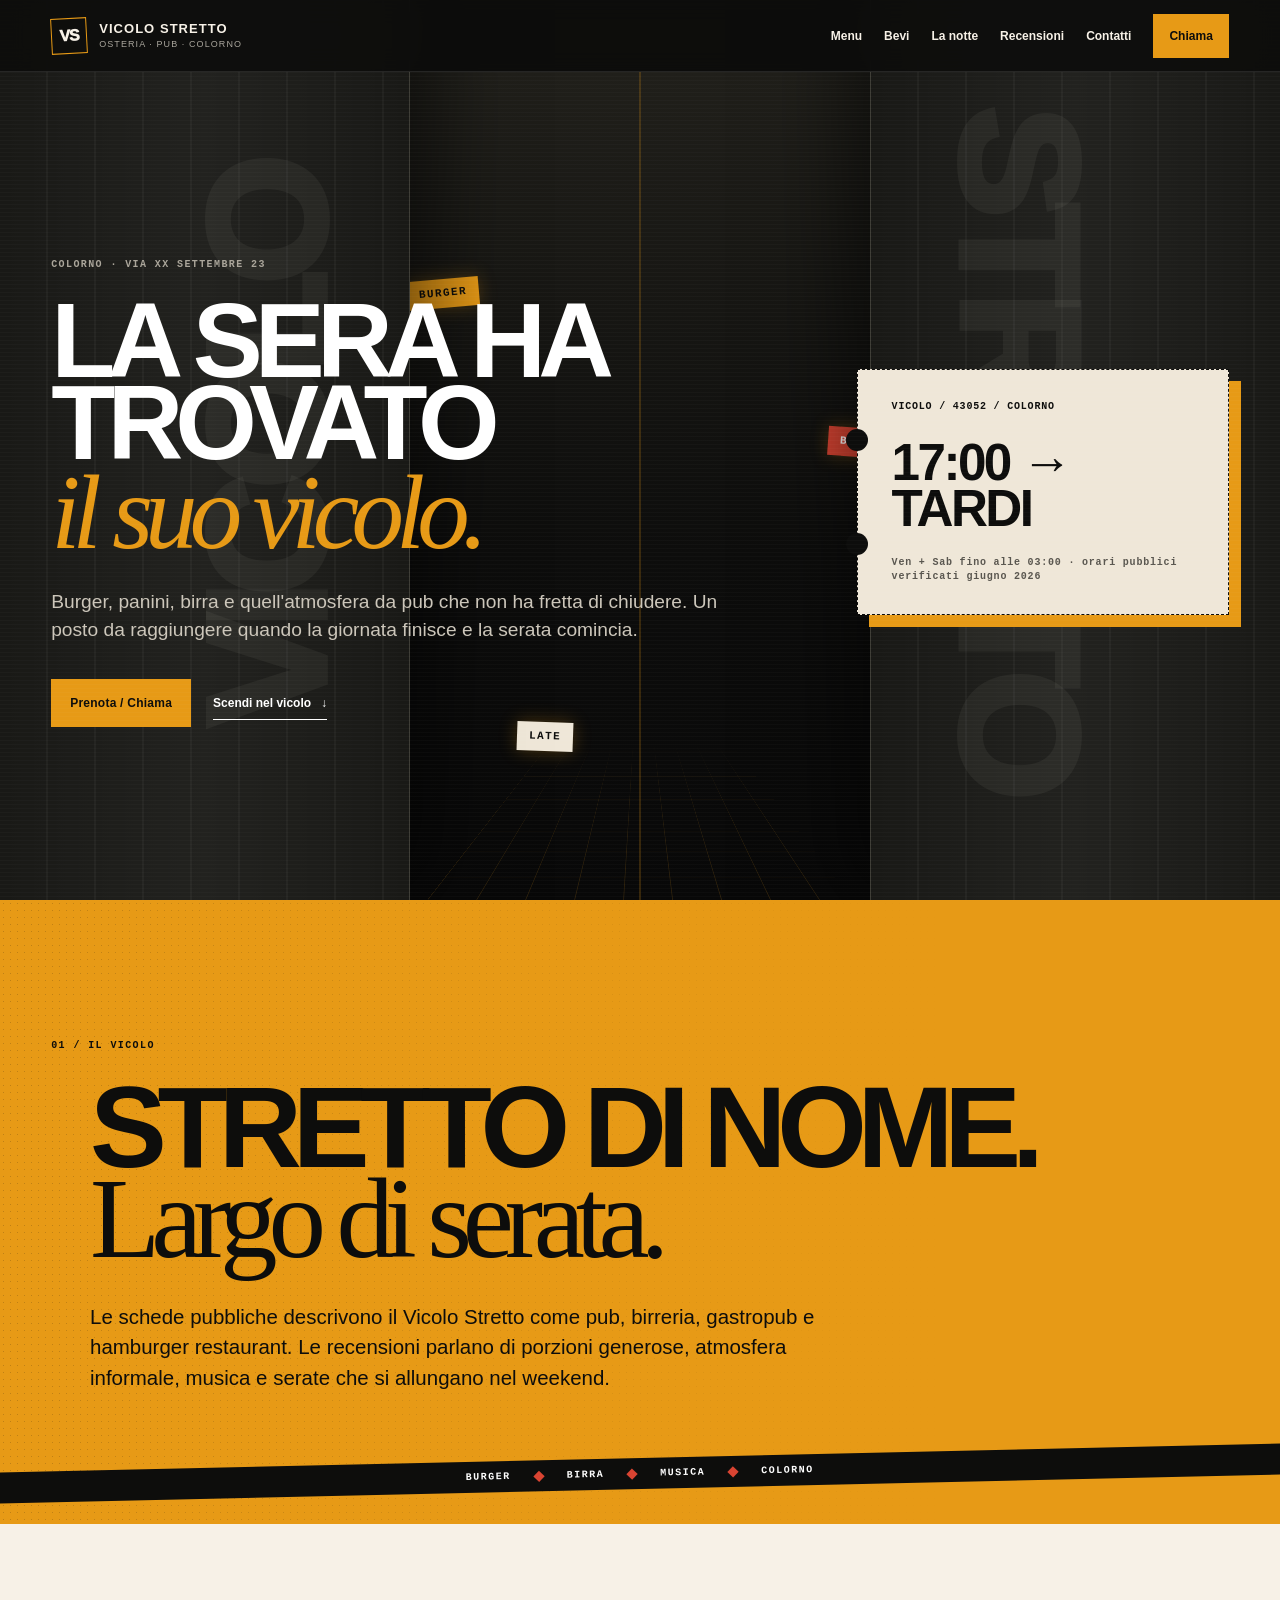
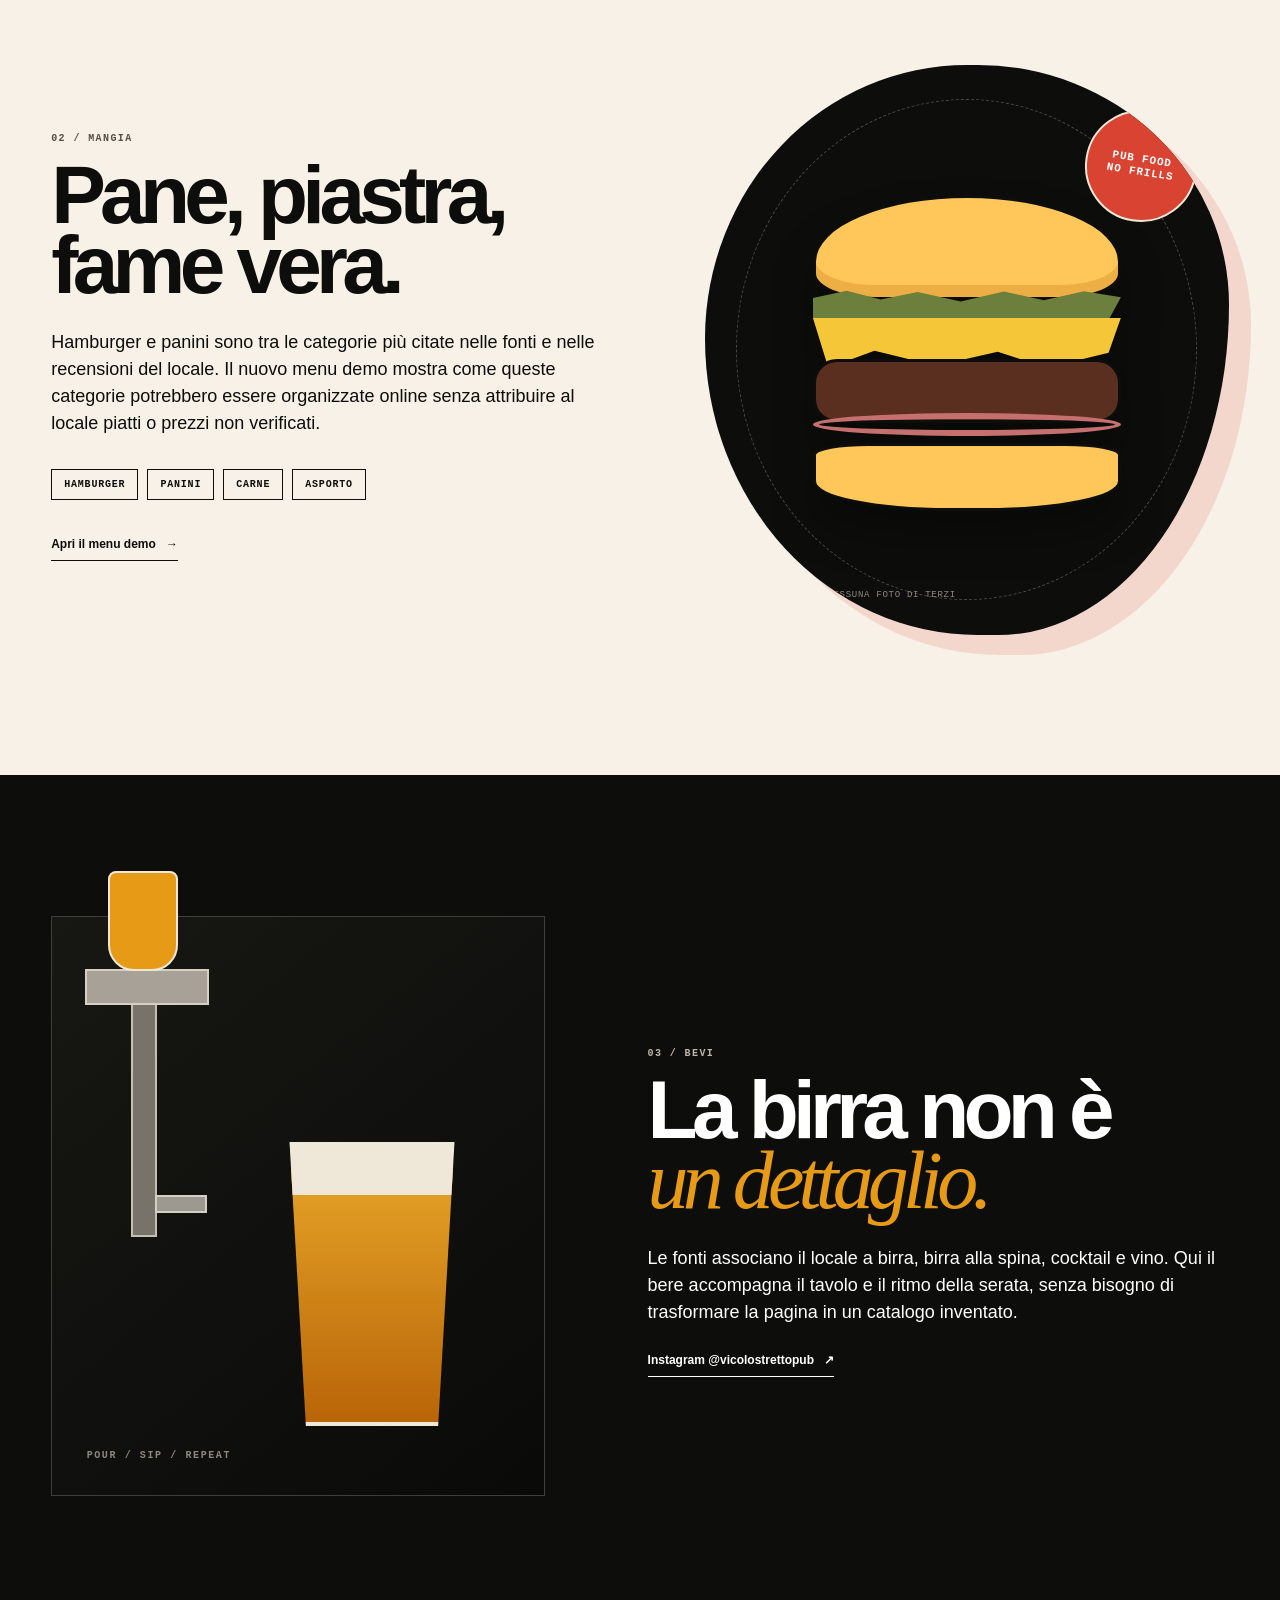
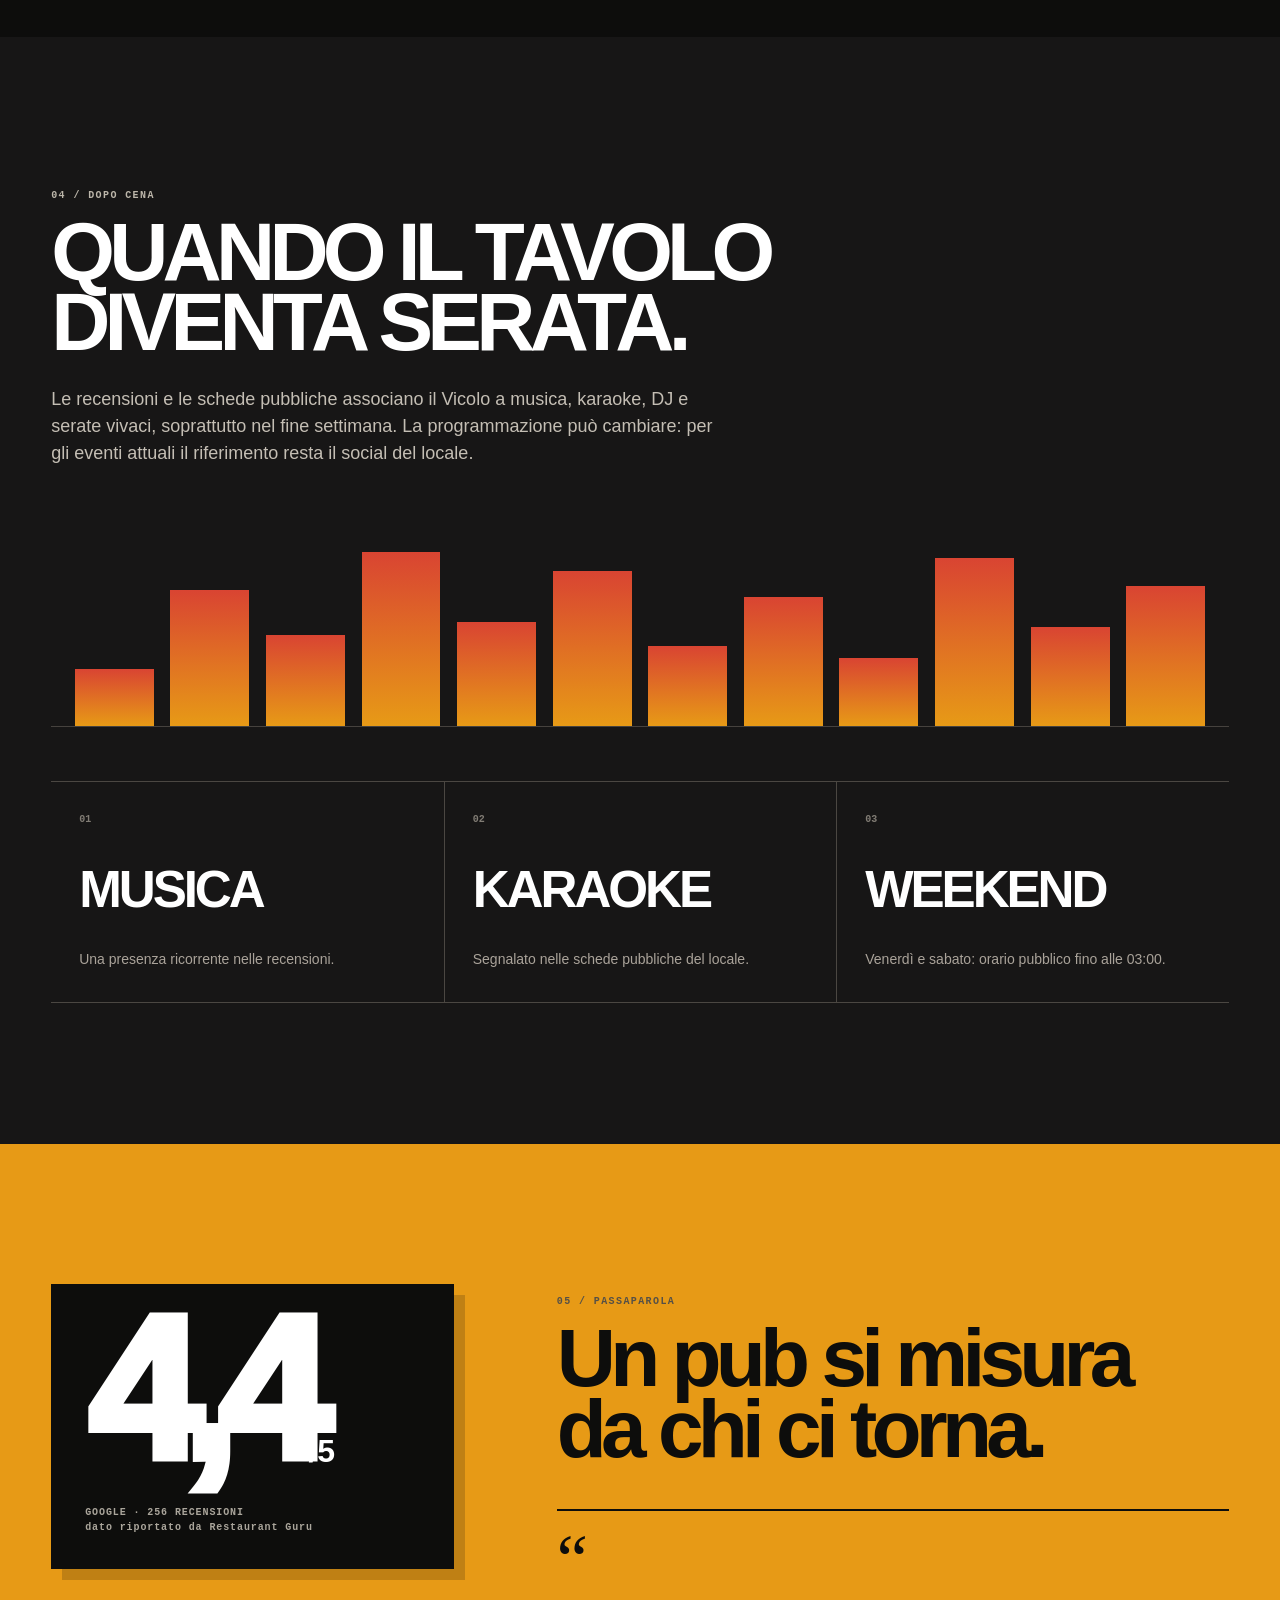
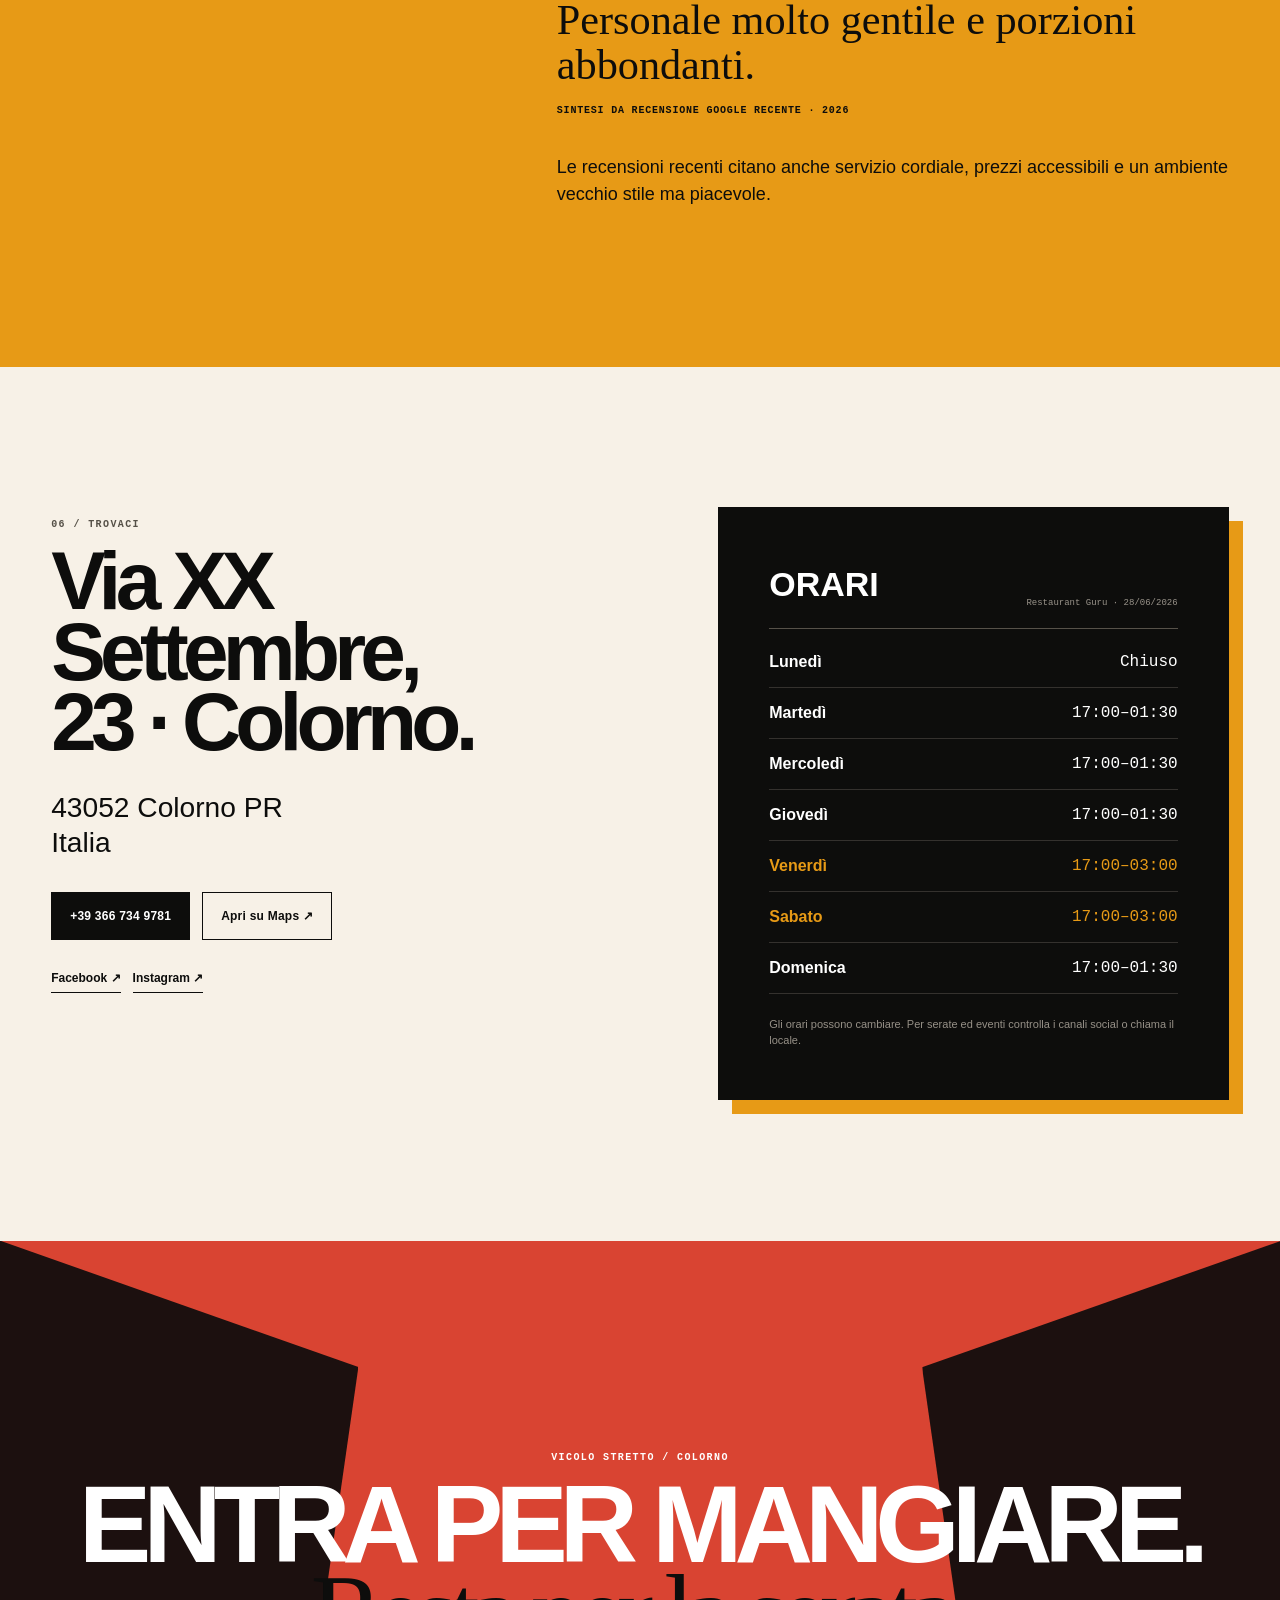
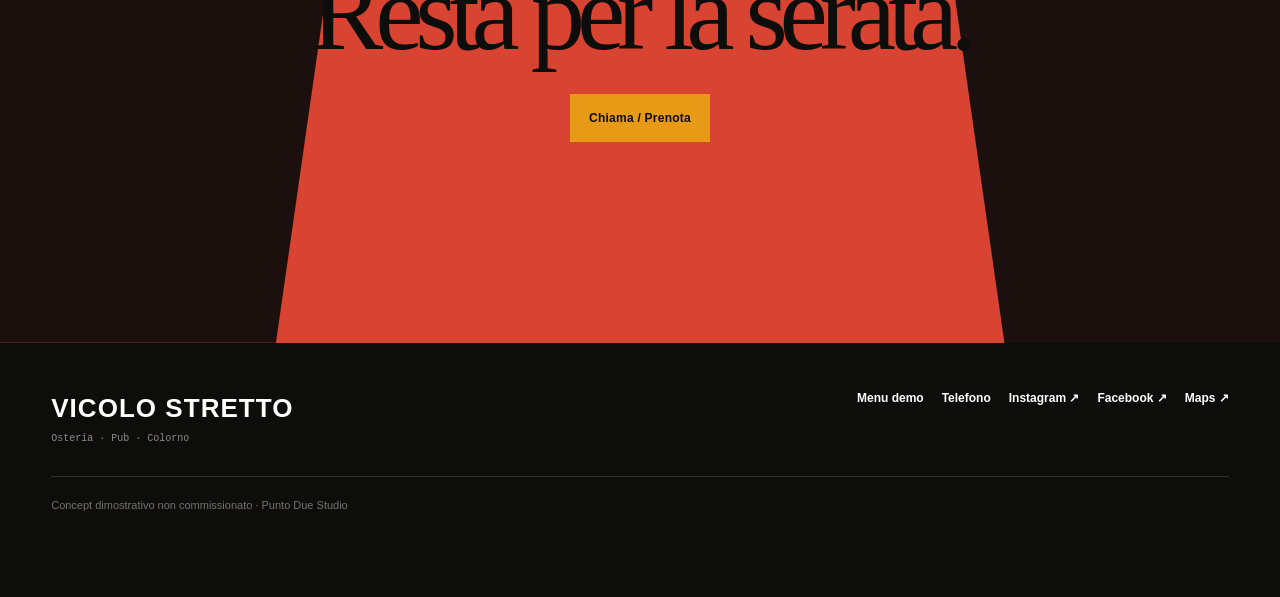
==== commit f961527e: "Integrate menu experience into homepage" ====
--- a/index.html
+++ b/index.html
@@ -31,7 +31,7 @@
   <header class="site-header" data-header>
     <a class="brand" href="#top" aria-label="Vicolo Stretto, torna all'inizio"><span class="brand-mark">VS</span><span class="brand-copy"><strong>VICOLO STRETTO</strong><small>Osteria · Pub · Colorno</small></span></a>
     <button class="menu-toggle" type="button" data-menu-toggle aria-controls="site-nav" aria-expanded="false"><span class="sr-only">Apri menu</span><i></i><i></i></button>
-    <nav class="site-nav" id="site-nav" data-nav aria-label="Navigazione principale"><a href="#mangia">Mangia</a><a href="#bevi">Bevi</a><a href="#notte">La notte</a><a href="#recensioni">Recensioni</a><a href="#visita">Contatti</a><a class="nav-cta" href="tel:+393667349781">Chiama</a></nav>
+    <nav class="site-nav" id="site-nav" data-nav aria-label="Navigazione principale"><a href="menu.html">Menu</a><a href="#bevi">Bevi</a><a href="#notte">La notte</a><a href="#recensioni">Recensioni</a><a href="#visita">Contatti</a><a class="nav-cta" href="tel:+393667349781">Chiama</a></nav>
     <div class="scroll-progress" aria-hidden="true"><i data-progress></i></div>
   </header>
   <main id="main">
@@ -42,15 +42,15 @@
       <div class="hero-ticket reveal" aria-label="Informazioni rapide"><span class="ticket-hole" aria-hidden="true"></span><p>VICOLO / 43052 / COLORNO</p><strong>17:00 → TARDI</strong><small>Ven + Sab fino alle 03:00 · orari pubblici verificati giugno 2026</small></div>
     </section>
     <section class="manifesto" aria-labelledby="manifesto-title"><div class="manifesto-noise" aria-hidden="true"></div><p class="section-tag">01 / IL VICOLO</p><div class="manifesto-copy reveal"><h2 id="manifesto-title">Stretto di nome.<br><span>Largo di serata.</span></h2><p>Le schede pubbliche descrivono il Vicolo Stretto come pub, birreria, gastropub e hamburger restaurant. Le recensioni parlano di porzioni generose, atmosfera informale, musica e serate che si allungano nel weekend.</p></div><div class="manifesto-rail" aria-hidden="true"><span>BURGER</span><i></i><span>BIRRA</span><i></i><span>MUSICA</span><i></i><span>COLORNO</span></div></section>
-    <section class="food" id="mangia" aria-labelledby="food-title"><div class="food-copy reveal"><p class="section-tag dark">02 / MANGIA</p><h2 id="food-title">Pane, piastra,<br>fame vera.</h2><p>Hamburger e panini sono tra le categorie più citate nelle fonti e nelle recensioni del locale. Questa demo evita di inventare un menu o prezzi: racconta ciò che il Vicolo è già riconosciuto per fare bene.</p><div class="pill-row" aria-label="Categorie documentate"><span>Hamburger</span><span>Panini</span><span>Carne</span><span>Asporto</span></div></div><div class="burger-stage reveal" aria-hidden="true"><div class="burger"><i class="bun bun-top"></i><i class="lettuce"></i><i class="cheese"></i><i class="patty"></i><i class="onion"></i><i class="bun bun-bottom"></i></div><span class="burger-stamp">PUB FOOD<br>NO FRILLS</span><span class="burger-note">CSS artwork · nessuna foto di terzi</span></div></section>
+    <section class="food" id="mangia" aria-labelledby="food-title"><div class="food-copy reveal"><p class="section-tag dark">02 / MANGIA</p><h2 id="food-title">Pane, piastra,<br>fame vera.</h2><p>Hamburger e panini sono tra le categorie più citate nelle fonti e nelle recensioni del locale. Il nuovo menu demo mostra come queste categorie potrebbero essere organizzate online senza attribuire al locale piatti o prezzi non verificati.</p><div class="pill-row" aria-label="Categorie documentate"><span>Hamburger</span><span>Panini</span><span>Carne</span><span>Asporto</span></div><p style="margin-top:28px"><a class="ghost-link" href="menu.html">Apri il menu demo <span>→</span></a></p></div><div class="burger-stage reveal" aria-hidden="true"><div class="burger"><i class="bun bun-top"></i><i class="lettuce"></i><i class="cheese"></i><i class="patty"></i><i class="onion"></i><i class="bun bun-bottom"></i></div><span class="burger-stamp">PUB FOOD<br>NO FRILLS</span><span class="burger-note">CSS artwork · nessuna foto di terzi</span></div></section>
     <section class="beer" id="bevi" aria-labelledby="beer-title"><div class="beer-art reveal" aria-hidden="true"><div class="tap"><span></span><i></i></div><div class="glass"><span class="foam"></span><span class="liquid"></span></div><div class="beer-copyline">POUR / SIP / REPEAT</div></div><div class="beer-copy reveal"><p class="section-tag light">03 / BEVI</p><h2 id="beer-title">La birra non è<br><em>un dettaglio.</em></h2><p>Le fonti associano il locale a birra, birra alla spina, cocktail e vino. Qui il bere accompagna il tavolo e il ritmo della serata, senza bisogno di trasformare la pagina in un catalogo inventato.</p><a class="ghost-link light-link" href="https://www.instagram.com/vicolostrettopub/" target="_blank" rel="noopener noreferrer">Instagram @vicolostrettopub <span>↗</span></a></div></section>
     <section class="night" id="notte" aria-labelledby="night-title"><div class="night-head reveal"><p class="section-tag light">04 / DOPO CENA</p><h2 id="night-title">Quando il tavolo<br>diventa serata.</h2><p>Le recensioni e le schede pubbliche associano il Vicolo a musica, karaoke, DJ e serate vivaci, soprattutto nel fine settimana. La programmazione può cambiare: per gli eventi attuali il riferimento resta il social del locale.</p></div><div class="equalizer" aria-hidden="true"><i></i><i></i><i></i><i></i><i></i><i></i><i></i><i></i><i></i><i></i><i></i><i></i></div><div class="night-grid"><article class="night-card reveal"><small>01</small><strong>MUSICA</strong><span>Una presenza ricorrente nelle recensioni.</span></article><article class="night-card reveal"><small>02</small><strong>KARAOKE</strong><span>Segnalato nelle schede pubbliche del locale.</span></article><article class="night-card reveal"><small>03</small><strong>WEEKEND</strong><span>Venerdì e sabato: orario pubblico fino alle 03:00.</span></article></div></section>
     <section class="proof" id="recensioni" aria-labelledby="proof-title"><div class="proof-score reveal"><span class="score-main">4,4</span><span class="score-out">/5</span><small>GOOGLE · 256 RECENSIONI<br>dato riportato da Restaurant Guru</small></div><div class="proof-copy reveal"><p class="section-tag dark">05 / PASSAPAROLA</p><h2 id="proof-title">Un pub si misura<br>da chi ci torna.</h2><blockquote><span>“</span><p>Personale molto gentile e porzioni abbondanti.</p><footer>Sintesi da recensione Google recente · 2026</footer></blockquote><p class="proof-note">Le recensioni recenti citano anche servizio cordiale, prezzi accessibili e un ambiente vecchio stile ma piacevole.</p></div></section>
     <section class="visit" id="visita" aria-labelledby="visit-title"><div class="visit-copy reveal"><p class="section-tag dark">06 / TROVACI</p><h2 id="visit-title">Via XX Settembre,<br>23 · Colorno.</h2><address>43052 Colorno PR<br>Italia</address><div class="visit-actions"><a class="button button-ink" href="tel:+393667349781">+39 366 734 9781</a><a class="button button-outline" href="https://www.google.com/maps/search/?api=1&query=Osteria+del+Vicolo+Stretto+Pub+Via+XX+Settembre+23+Colorno" target="_blank" rel="noopener noreferrer">Apri su Maps ↗</a></div><div class="social-row"><a href="https://www.facebook.com/vicolo.pub/" target="_blank" rel="noopener noreferrer">Facebook ↗</a><a href="https://www.instagram.com/vicolostrettopub/" target="_blank" rel="noopener noreferrer">Instagram ↗</a></div></div><aside class="hours-card reveal" aria-label="Orari pubblici verificati"><div class="hours-head"><strong>ORARI</strong><small>Restaurant Guru · 28/06/2026</small></div><dl><div><dt>Lunedì</dt><dd>Chiuso</dd></div><div><dt>Martedì</dt><dd>17:00–01:30</dd></div><div><dt>Mercoledì</dt><dd>17:00–01:30</dd></div><div><dt>Giovedì</dt><dd>17:00–01:30</dd></div><div class="late"><dt>Venerdì</dt><dd>17:00–03:00</dd></div><div class="late"><dt>Sabato</dt><dd>17:00–03:00</dd></div><div><dt>Domenica</dt><dd>17:00–01:30</dd></div></dl><p>Gli orari possono cambiare. Per serate ed eventi controlla i canali social o chiama il locale.</p></aside></section>
     <section class="closing" aria-labelledby="closing-title"><div class="closing-alley" aria-hidden="true"><i></i><i></i></div><div class="closing-copy reveal"><p>VICOLO STRETTO / COLORNO</p><h2 id="closing-title">Entra per mangiare.<br><span>Resta per la serata.</span></h2><a class="button button-amber" href="tel:+393667349781">Chiama / Prenota</a></div></section>
   </main>
-  <footer class="site-footer"><div class="footer-brand"><strong>VICOLO STRETTO</strong><span>Osteria · Pub · Colorno</span></div><div class="footer-links"><a href="tel:+393667349781">Telefono</a><a href="https://www.instagram.com/vicolostrettopub/" target="_blank" rel="noopener noreferrer">Instagram ↗</a><a href="https://www.facebook.com/vicolo.pub/" target="_blank" rel="noopener noreferrer">Facebook ↗</a><a href="https://www.google.com/maps/search/?api=1&query=Osteria+del+Vicolo+Stretto+Pub+Via+XX+Settembre+23+Colorno" target="_blank" rel="noopener noreferrer">Maps ↗</a></div><p class="demo-note">Concept dimostrativo non commissionato · Punto Due Studio</p></footer>
-  <nav class="mobile-dock" aria-label="Azioni rapide"><a href="tel:+393667349781">Chiama</a><a href="https://www.google.com/maps/search/?api=1&query=Osteria+del+Vicolo+Stretto+Pub+Via+XX+Settembre+23+Colorno" target="_blank" rel="noopener noreferrer">Maps</a><a href="https://www.instagram.com/vicolostrettopub/" target="_blank" rel="noopener noreferrer">Instagram</a></nav>
+  <footer class="site-footer"><div class="footer-brand"><strong>VICOLO STRETTO</strong><span>Osteria · Pub · Colorno</span></div><div class="footer-links"><a href="menu.html">Menu demo</a><a href="tel:+393667349781">Telefono</a><a href="https://www.instagram.com/vicolostrettopub/" target="_blank" rel="noopener noreferrer">Instagram ↗</a><a href="https://www.facebook.com/vicolo.pub/" target="_blank" rel="noopener noreferrer">Facebook ↗</a><a href="https://www.google.com/maps/search/?api=1&query=Osteria+del+Vicolo+Stretto+Pub+Via+XX+Settembre+23+Colorno" target="_blank" rel="noopener noreferrer">Maps ↗</a></div><p class="demo-note">Concept dimostrativo non commissionato · Punto Due Studio</p></footer>
+  <nav class="mobile-dock" aria-label="Azioni rapide"><a href="menu.html">Menu</a><a href="tel:+393667349781">Chiama</a><a href="https://www.google.com/maps/search/?api=1&query=Osteria+del+Vicolo+Stretto+Pub+Via+XX+Settembre+23+Colorno" target="_blank" rel="noopener noreferrer">Maps</a></nav>
   <script src="script.js" defer></script>
 </body>
-</html>+</html>
